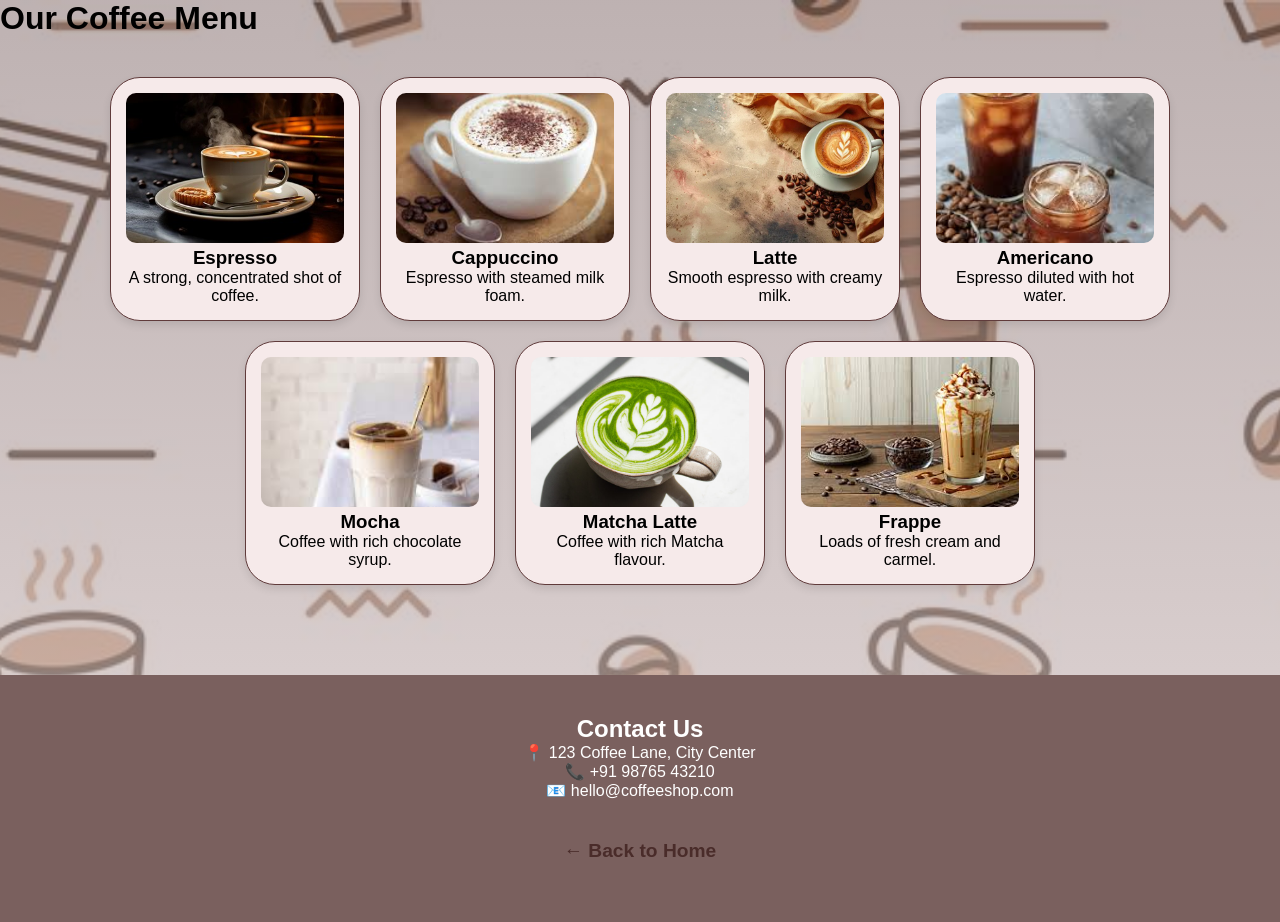
==== menu.html @ a6b188c1 "Fix HTML structure and add class to body" ====
<!DOCTYPE html>
<html lang="en">
<head>
    <meta charset="UTF-8">
    <title>Our Menu</title>
    <link rel="stylesheet" href="style.css">
</head>
<body>
<body class="menu-page">
    <header class="hero-small4">
        <h1>Our Coffee Menu</h1>
    </header>

    <section class="menu-grid">
    <div class="menu-item">
        <img src="images/espresso.png" alt="Espresso">
        <h3>Espresso</h3>
        <p>A strong, concentrated shot of coffee.</p>
    </div>
    <div class="menu-item">
        <img src="images/cappuccino.png" alt="Cappuccino">
        <h3>Cappuccino</h3>
        <p>Espresso with steamed milk foam.</p>
    </div>
    <div class="menu-item">
        <img src="images/latte.png" alt="Latte">
        <h3>Latte</h3>
        <p>Smooth espresso with creamy milk.</p>
    </div>
    <div class="menu-item">
        <img src="images/americano.png" alt="Americano">
        <h3>Americano</h3>
        <p>Espresso diluted with hot water.</p>
    </div>
    <div class="menu-item">
        <img src="images/mocha.png" alt="Mocha">
        <h3>Mocha</h3>
        <p>Coffee with rich chocolate syrup.</p>
    </div>
     <div class="menu-item">
        <img src="images/matcha latte.png" alt="Matcha Latte">
        <h3>Matcha Latte</h3>
        <p>Coffee with rich Matcha flavour.</p>
    </div>
    <div class="menu-item">
        <img src="images/frappe.png" alt="Frappe">
        <h3>Frappe</h3>
        <p>Loads of fresh cream and carmel.</p>
    </div>
</section>

    <footer class="contact-section">
        <h2>Contact Us</h2>
        <p>📍 123 Coffee Lane, City Center</p>
        <p>📞 +91 98765 43210</p>
        <p>📧 hello@coffeeshop.com</p>

        <div class="footer-link">
            <a href="index.html">← Back to Home</a>
        </div>
    </footer>

</body>
</html>
---- style.css ----
html {
    scroll-behavior: smooth;
}
* {
    margin: 0;
    padding: 0;
    box-sizing: border-box;
    font-family: Arial, sans-serif;
}

/* Hero Section Styling */
.hero {
    height: 100vh; /* Takes up full screen height */
    background-color: #f4d03f; /* Warm coffee-shop yellow */
    display: flex;
    flex-direction: column;
    justify-content: center; /* Centers vertically */
    align-items: center;     /* Centers horizontally */
    text-align: center;
}

.hero h1 {
    font-size: 3.5rem;
    color: #4a2c2a; /* Dark coffee brown */
    margin-bottom: 10px;
}

.hero button {
    padding: 15px 30px;
    font-size: 1.2rem;
    background-color: #4a2c2a;
    color: white;
    border: none;
    border-radius: 5px;
    cursor: pointer;
    margin-top: 20px;
}

.hero button:hover {
    background-color: #4b3525;
}
/* Update your .hero rule in style.css */
.hero {
    height: 100vh;
    /* Add these two lines */
    background: linear-gradient(rgba(39, 14, 14, 0.5), rgba(80, 58, 58, 0.5)), url('BLP.img/frontcoffee.jpg');
    background-size: cover;
    background-position: center;
    /* Keep your existing flex code below */
    display: flex;
    flex-direction: column;
    justify-content: center;
    align-items: center;
    text-align: center;
    color: white; /* Change text color to white so it's readable over the image */
}

/* Update your h1 to be white too */
.hero h1 {
    font-size: 3.5rem;
    color: white;
    margin-bottom: 10px;
}
.features {
    padding: 50px 20px;
    text-align: center;
}

.feature-container {
    display: flex;
    justify-content: space-around;
    margin-top: 30px;
}

.feature-item {
    width: 30%;
    padding: 20px;
    border: 1px solid #ddd;
    border-radius: 10px;
}

.menu-grid {
    display: flex;
    flex-wrap: wrap; /* Allows items to drop to next line */
    justify-content: center;
    gap: 20px;
    padding: 40px;
}

.menu-item {
    width: 250px;
    text-align: center;
    border: 1px solid #ddd;
    padding: 15px;
    border-radius: 15px;
    transition: transform 0.3s; /* Smooth hover effect */
}

.menu-item:hover {
    transform: scale(1.05); /* Slightly enlarge on hover */
}

.menu-item img {
    width: 100%;
    height: 150px;
    object-fit: cover; /* Keeps image aspect ratio */
    border-radius: 10px;
}/* 1. This applies to the entire webpage background */
body {
    /* Choose your main page background color here (e.g., a warm coffee tone) */
    background-color: #f1e7dc; 

    /* If you prefer a full-screen background image instead, 
       ensure you have a file named 'images/background.jpg' and use this: */
    /* background-image: url('images/background.jpg'); */
    /* background-size: cover; */
    /* background-position: center; */
    /* background-attachment: fixed; /* This keeps the background still while you scroll */ */
}

/* 2. This applies to the individual coffee card containers */
.menu-item {
    width: 250px;
    text-align: center;
    border: 1px solid #603b3b;
    padding: 15px;
    border-radius: 30px;
    transition: transform 0.3s;
    
    /* --- KEY CHANGE HERE --- */
    background-color: #f6eaea; /* This keeps the inside of the menu items white */
    
    /* Optional: Add a subtle shadow to make the cards 'pop' off the new background */
    box-shadow: 0 4px 8px rgba(0,0,0,0.1); 
}body {
    /* The first part (rgba) is the semi-transparent color overlay */
    /* The second part (url) is your background image */
    background: linear-gradient(rgba(125, 101, 101, 0.5), rgba(209, 193, 193, 0.654)), 
                url('images/bg.png');
    
    /* These ensure the image covers the whole page */
    background-size: cover;
    background-position: center;
    background-attachment: fixed;
    background-repeat: no-repeat;
}/* Only affects the Back to Home link */
.footer-link {
    text-align: center;    /* Keeps it in the middle */
    padding: 20px;         /* Adds space around it */
    clear: both;           /* Prevents it from being pushed to the side */
}

.footer-link a {
    font-weight: 800;      /* Makes it bold/heavy */
    font-size: 1.2rem;     /* Makes it a bit larger/visible */
    color: #4a2c2a;        /* Keeps your chosen text color */
    text-decoration: none; /* Keeps it clean */
}
.menu-item {
    transition: transform 0.3s ease; /* Makes the movement smooth */
}

.menu-item:hover {
    transform: scale(1.05); /* Slightly zooms in when the mouse is over it */
    box-shadow: 0 8px 16px rgba(112, 106, 106, 0.2); /* Adds a soft shadow for depth */
}
/* Change this in your style.css */
.hero {
    .contact-section {
    background-color: #2d1b1a; /* Dark coffee color for contrast */
    color: white;
    text-align: center;
    padding: 40px 20px;
    margin-top: 50px;
}

.contact-section h2 {
    margin-bottom: 20px;
}

.social-links a {
    color: #f1e7dc; /* Soft color for links */
    text-decoration: none;
    margin: 0 10px;
}

.social-links a:hover {
    text-decoration: underline;
}
    min-height: 100vh; /* Instead of fixed height, it will now expand */
    /* ... rest of your code ... */
}
/* Add this to the very bottom of style.css */
footer {
    display: block !important;
    visibility: visible !important;
    position: relative;
    z-index: 999;
    background-color: #2d1b1a; /* Dark brown */
    color: #ffffff;
    text-align: center;
    padding: 50px 20px;
    margin-top: 50px;
    width: 100%;
}
/* This forces the footer to break out of any grid/flex layouts */
.contact-section {
    display: block !important;
    width: 100% !important;
    clear: both !important;
    background-color: #7a605e; /* Dark brown */
    color: white;
    text-align: center;
    padding: 40px 20px;
    margin-top: 50px;
    overflow: visible !important;
}


.footer-link {
    margin-top: 20px; /* Space between contact info and the button */
}/* If the screen is smaller than 768px (like a tablet or phone) */
@media (max-width: 768px) {
    /* Stack your menu items vertically instead of in a grid */
    .menu-grid {
        grid-template-columns: 1fr !important;
    }
    
    /* Make the footer text a bit smaller so it fits */
    .contact-section {
        padding: 20px 10px;
    }
}.menu-item {
    animation: fadeIn 1s ease-in;
}

@keyframes fadeIn {
    from { opacity: 0; }
    to { opacity: 1; }
}
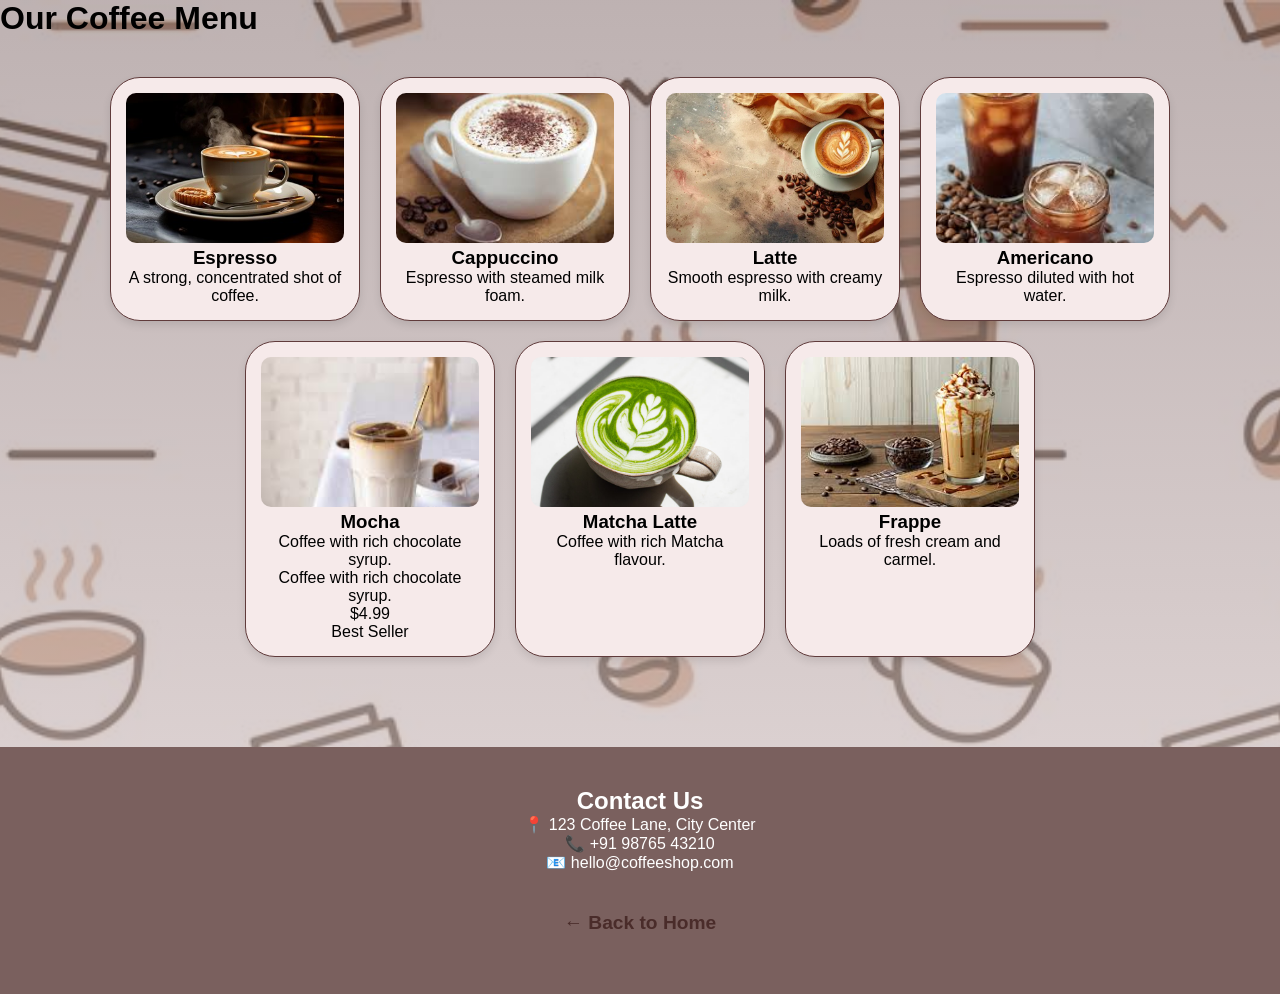
==== commit deb99d42: "Enhance Mocha menu item with price and tag Added price and tag to Mocha item." ====
--- a/menu.html
+++ b/menu.html
@@ -6,7 +6,7 @@
     <link rel="stylesheet" href="style.css">
 </head>
 <body>
-<body class="menu-page">
+
     <header class="hero-small4">
         <h1>Our Coffee Menu</h1>
     </header>
@@ -36,6 +36,9 @@
         <img src="images/mocha.png" alt="Mocha">
         <h3>Mocha</h3>
         <p>Coffee with rich chocolate syrup.</p>
+        <p>Coffee with rich chocolate syrup.</p>
+    <p class="price">$4.99</p>
+    <span class="tag">Best Seller</span>
     </div>
      <div class="menu-item">
         <img src="images/matcha latte.png" alt="Matcha Latte">
--- a/style.css
+++ b/style.css
@@ -237,4 +237,5 @@
 @keyframes fadeIn {
     from { opacity: 0; }
     to { opacity: 1; }
-}+}
+
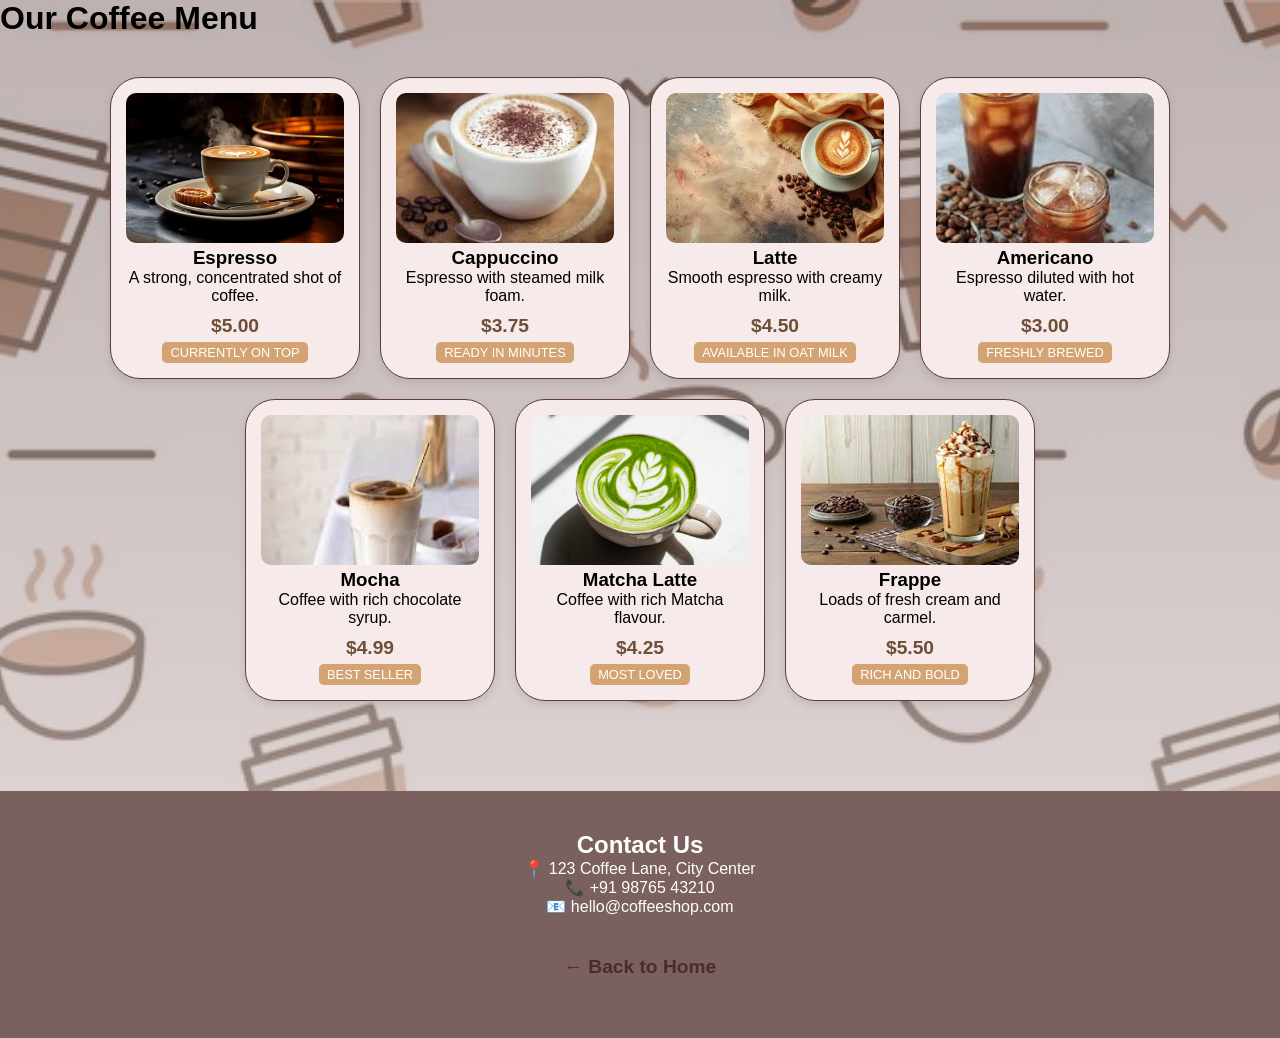
==== commit 026a65ed: "Revise menu items with updated pricing and tags Updated menu items with new prices and tags." ====
--- a/menu.html
+++ b/menu.html
@@ -16,26 +16,33 @@
         <img src="images/espresso.png" alt="Espresso">
         <h3>Espresso</h3>
         <p>A strong, concentrated shot of coffee.</p>
+         <p class="price">$5.00</p>
+        <span class="tag">Currently On Top</span>
     </div>
     <div class="menu-item">
         <img src="images/cappuccino.png" alt="Cappuccino">
         <h3>Cappuccino</h3>
         <p>Espresso with steamed milk foam.</p>
+         <p class="price">$3.75</p>
+        <span class="tag">Ready in Minutes</span>
     </div>
     <div class="menu-item">
         <img src="images/latte.png" alt="Latte">
         <h3>Latte</h3>
         <p>Smooth espresso with creamy milk.</p>
+         <p class="price">$4.50</p>
+        <span class="tag">Available in Oat Milk</span>
     </div>
     <div class="menu-item">
         <img src="images/americano.png" alt="Americano">
         <h3>Americano</h3>
         <p>Espresso diluted with hot water.</p>
+         <p class="price">$3.00</p>
+        <span class="tag">Freshly Brewed</span>
     </div>
     <div class="menu-item">
         <img src="images/mocha.png" alt="Mocha">
         <h3>Mocha</h3>
-        <p>Coffee with rich chocolate syrup.</p>
         <p>Coffee with rich chocolate syrup.</p>
     <p class="price">$4.99</p>
     <span class="tag">Best Seller</span>
@@ -44,11 +51,15 @@
         <img src="images/matcha latte.png" alt="Matcha Latte">
         <h3>Matcha Latte</h3>
         <p>Coffee with rich Matcha flavour.</p>
+          <p class="price">$4.25</p>
+         <span class="tag">Most Loved</span>
     </div>
     <div class="menu-item">
         <img src="images/frappe.png" alt="Frappe">
         <h3>Frappe</h3>
         <p>Loads of fresh cream and carmel.</p>
+         <p class="price">$5.50</p>
+        <span class="tag">Rich and Bold</span>
     </div>
 </section>
 
--- a/style.css
+++ b/style.css
@@ -238,4 +238,20 @@
     from { opacity: 0; }
     to { opacity: 1; }
 }
-
+.price {
+    font-weight: bold;
+    color: #6f4e37; /* Coffee brown color */
+    font-size: 1.2rem;
+    margin-top: 10px;
+}
+
+.tag {
+    display: inline-block;
+    background-color: #d4a373;
+    color: white;
+    padding: 3px 8px;
+    border-radius: 5px;
+    font-size: 0.8rem;
+    text-transform: uppercase;
+    margin-top: 5px;
+}
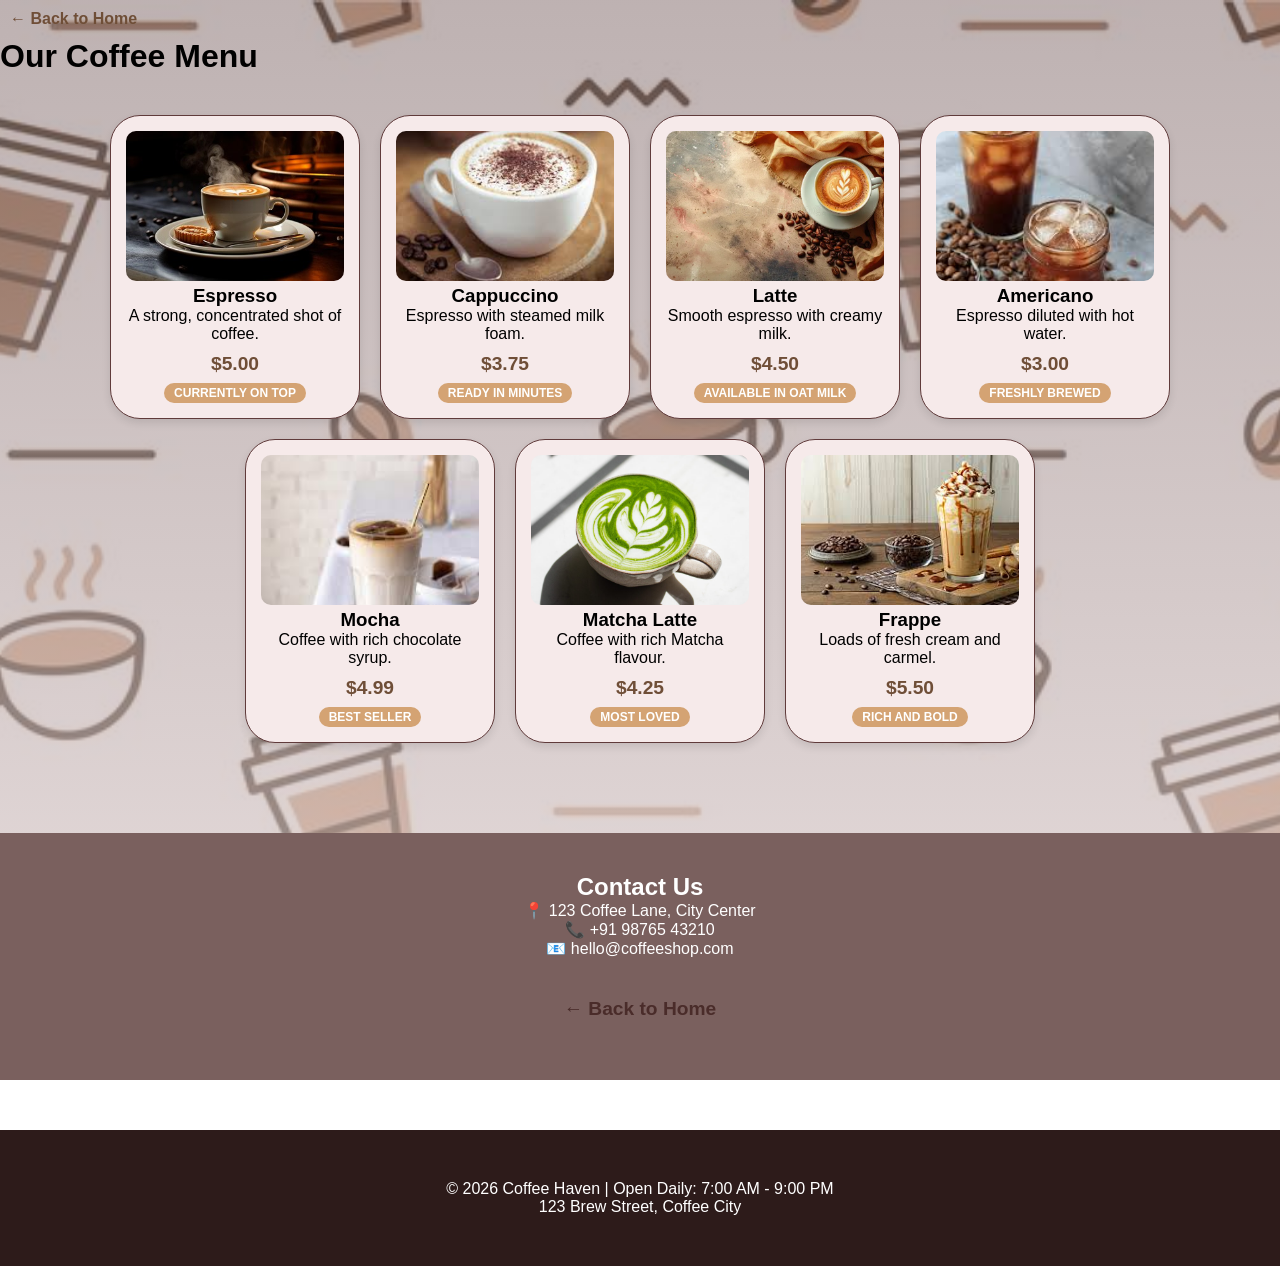
==== commit 8d55b454: "Add footer section with copyright details Added footer with copyright and address information." ====
--- a/menu.html
+++ b/menu.html
@@ -6,7 +6,9 @@
     <link rel="stylesheet" href="style.css">
 </head>
 <body>
-
+ <nav>
+    <a href="index.html" class="nav-link">← Back to Home</a>
+</nav>
     <header class="hero-small4">
         <h1>Our Coffee Menu</h1>
     </header>
@@ -73,6 +75,9 @@
             <a href="index.html">← Back to Home</a>
         </div>
     </footer>
-
+<footer>
+    <p>&copy; 2026 Coffee Haven | Open Daily: 7:00 AM - 9:00 PM</p>
+    <p>123 Brew Street, Coffee City</p>
+</footer>
 </body>
 </html>
--- a/style.css
+++ b/style.css
@@ -255,3 +255,36 @@
     text-transform: uppercase;
     margin-top: 5px;
 }
+/* --- New Menu Details Styles --- */
+.price {
+    font-weight: bold;
+    color: #6f4e37; 
+    font-size: 1.2rem;
+    margin-top: 10px;
+}
+
+.tag {
+    display: inline-block;
+    background-color: #d4a373;
+    color: white;
+    padding: 3px 10px;
+    border-radius: 20px; 
+    font-size: 0.75rem;
+    font-weight: bold;
+    text-transform: uppercase;
+    margin-top: 8px;
+}
+
+.custom-note {
+    font-size: 0.8rem;
+    color: #888; 
+    font-style: italic;
+    margin-top: 5px;
+}
+.nav-link {
+    text-decoration: none;
+    color: #6f4e37;
+    font-weight: bold;
+    padding: 10px;
+    display: inline-block;
+}
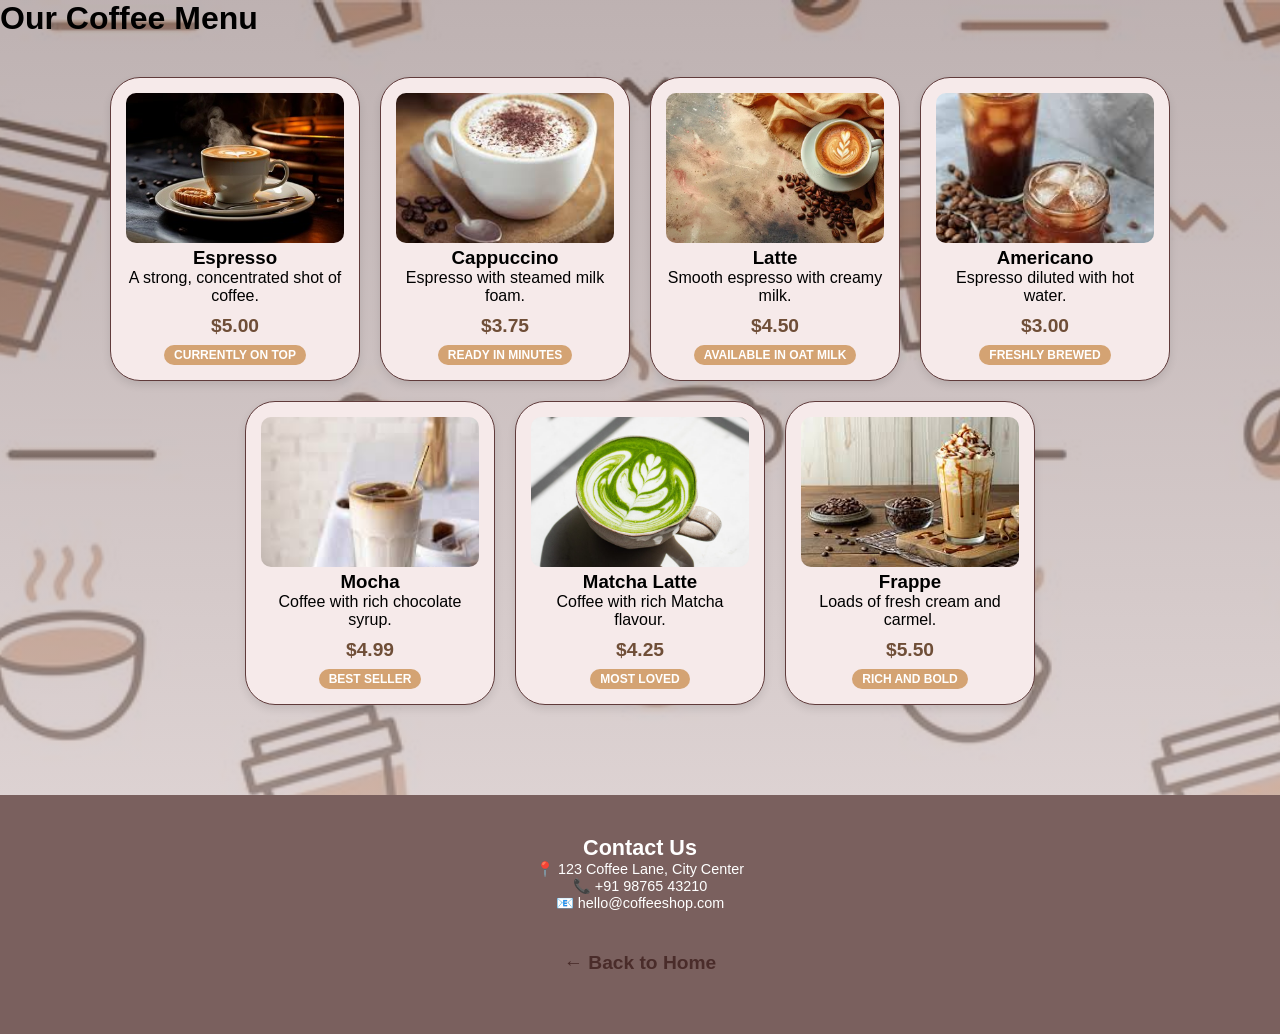
==== commit 793b9454: "Refactor menu.html structure and content" ====
--- a/menu.html
+++ b/menu.html
@@ -6,9 +6,7 @@
     <link rel="stylesheet" href="style.css">
 </head>
 <body>
- <nav>
-    <a href="index.html" class="nav-link">← Back to Home</a>
-</nav>
+
     <header class="hero-small4">
         <h1>Our Coffee Menu</h1>
     </header>
@@ -75,9 +73,5 @@
             <a href="index.html">← Back to Home</a>
         </div>
     </footer>
-<footer>
-    <p>&copy; 2026 Coffee Haven | Open Daily: 7:00 AM - 9:00 PM</p>
-    <p>123 Brew Street, Coffee City</p>
-</footer>
 </body>
 </html>
--- a/style.css
+++ b/style.css
@@ -288,3 +288,10 @@
     padding: 10px;
     display: inline-block;
 }
+footer {
+    text-align: center;
+    padding: 20px;
+    background-color: rgba(255, 255, 255, 0.8); /* Semi-transparent white */
+    margin-top: 50px;
+    font-size: 0.9rem;
+}
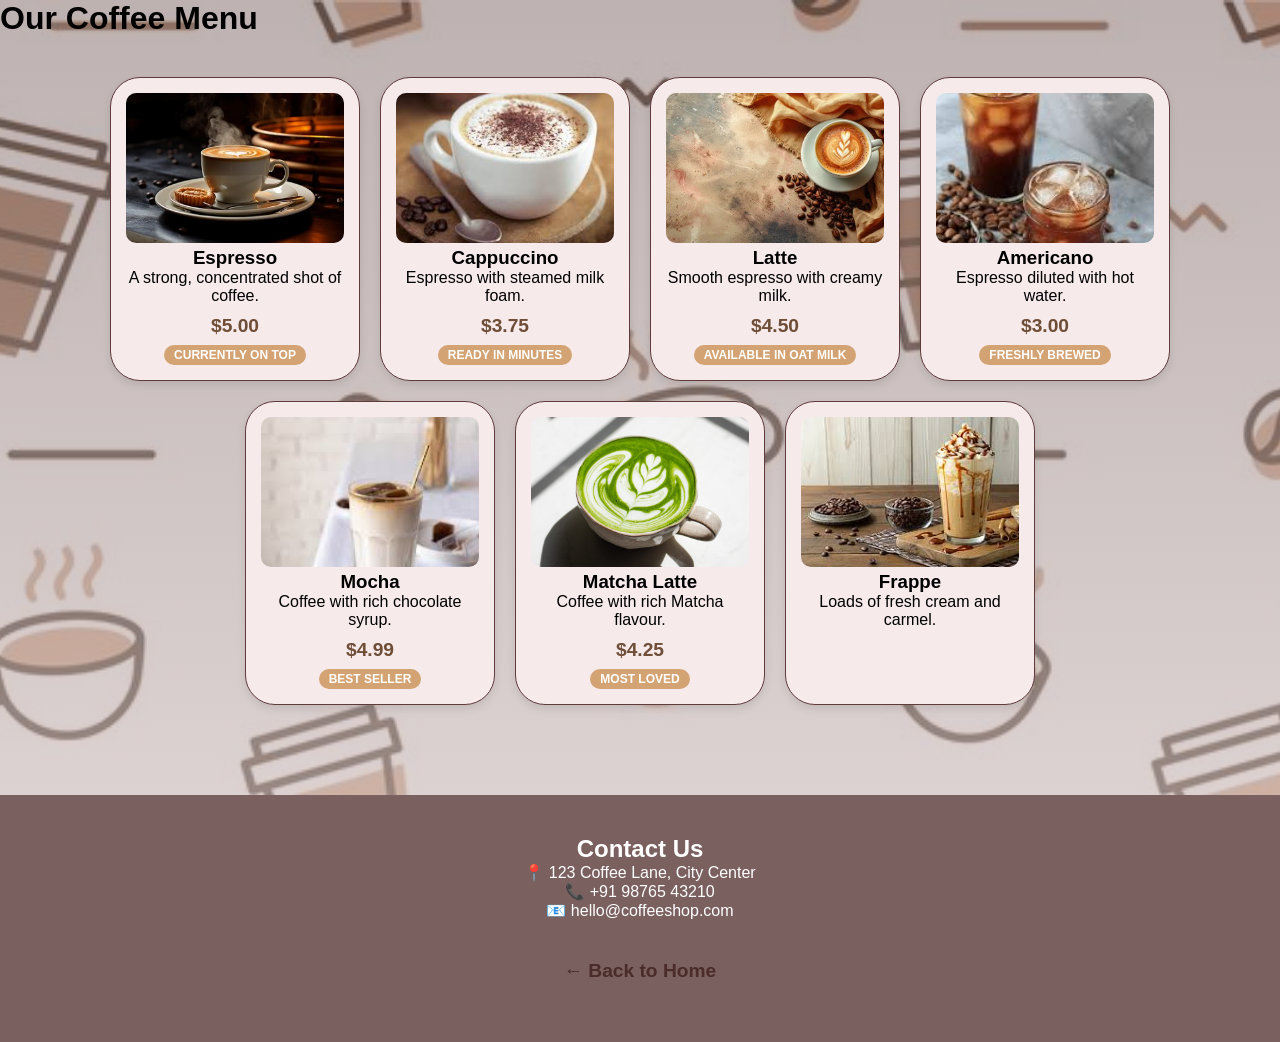
==== commit bccd74ed: "Correct HTML formatting and structure in menu.html Fix formatting issues and ensure proper HTML stru" ====
--- a/menu.html
+++ b/menu.html
@@ -16,7 +16,7 @@
         <img src="images/espresso.png" alt="Espresso">
         <h3>Espresso</h3>
         <p>A strong, concentrated shot of coffee.</p>
-         <p class="price">$5.00</p>
+        <p class="price">$5.00</p>
         <span class="tag">Currently On Top</span>
     </div>
     <div class="menu-item">
@@ -37,29 +37,28 @@
         <img src="images/americano.png" alt="Americano">
         <h3>Americano</h3>
         <p>Espresso diluted with hot water.</p>
-         <p class="price">$3.00</p>
+        <p class="price">$3.00</p>
         <span class="tag">Freshly Brewed</span>
     </div>
     <div class="menu-item">
         <img src="images/mocha.png" alt="Mocha">
         <h3>Mocha</h3>
         <p>Coffee with rich chocolate syrup.</p>
-    <p class="price">$4.99</p>
+          <p class="price">$4.99</p>
     <span class="tag">Best Seller</span>
     </div>
      <div class="menu-item">
         <img src="images/matcha latte.png" alt="Matcha Latte">
         <h3>Matcha Latte</h3>
         <p>Coffee with rich Matcha flavour.</p>
-          <p class="price">$4.25</p>
+           <p class="price">$4.25</p>
          <span class="tag">Most Loved</span>
     </div>
     <div class="menu-item">
         <img src="images/frappe.png" alt="Frappe">
         <h3>Frappe</h3>
         <p>Loads of fresh cream and carmel.</p>
-         <p class="price">$5.50</p>
-        <span class="tag">Rich and Bold</span>
+        
     </div>
 </section>
 
@@ -73,5 +72,6 @@
             <a href="index.html">← Back to Home</a>
         </div>
     </footer>
+
 </body>
 </html>
--- a/style.css
+++ b/style.css
@@ -281,17 +281,4 @@
     font-style: italic;
     margin-top: 5px;
 }
-.nav-link {
-    text-decoration: none;
-    color: #6f4e37;
-    font-weight: bold;
-    padding: 10px;
-    display: inline-block;
-}
-footer {
-    text-align: center;
-    padding: 20px;
-    background-color: rgba(255, 255, 255, 0.8); /* Semi-transparent white */
-    margin-top: 50px;
-    font-size: 0.9rem;
-}
+
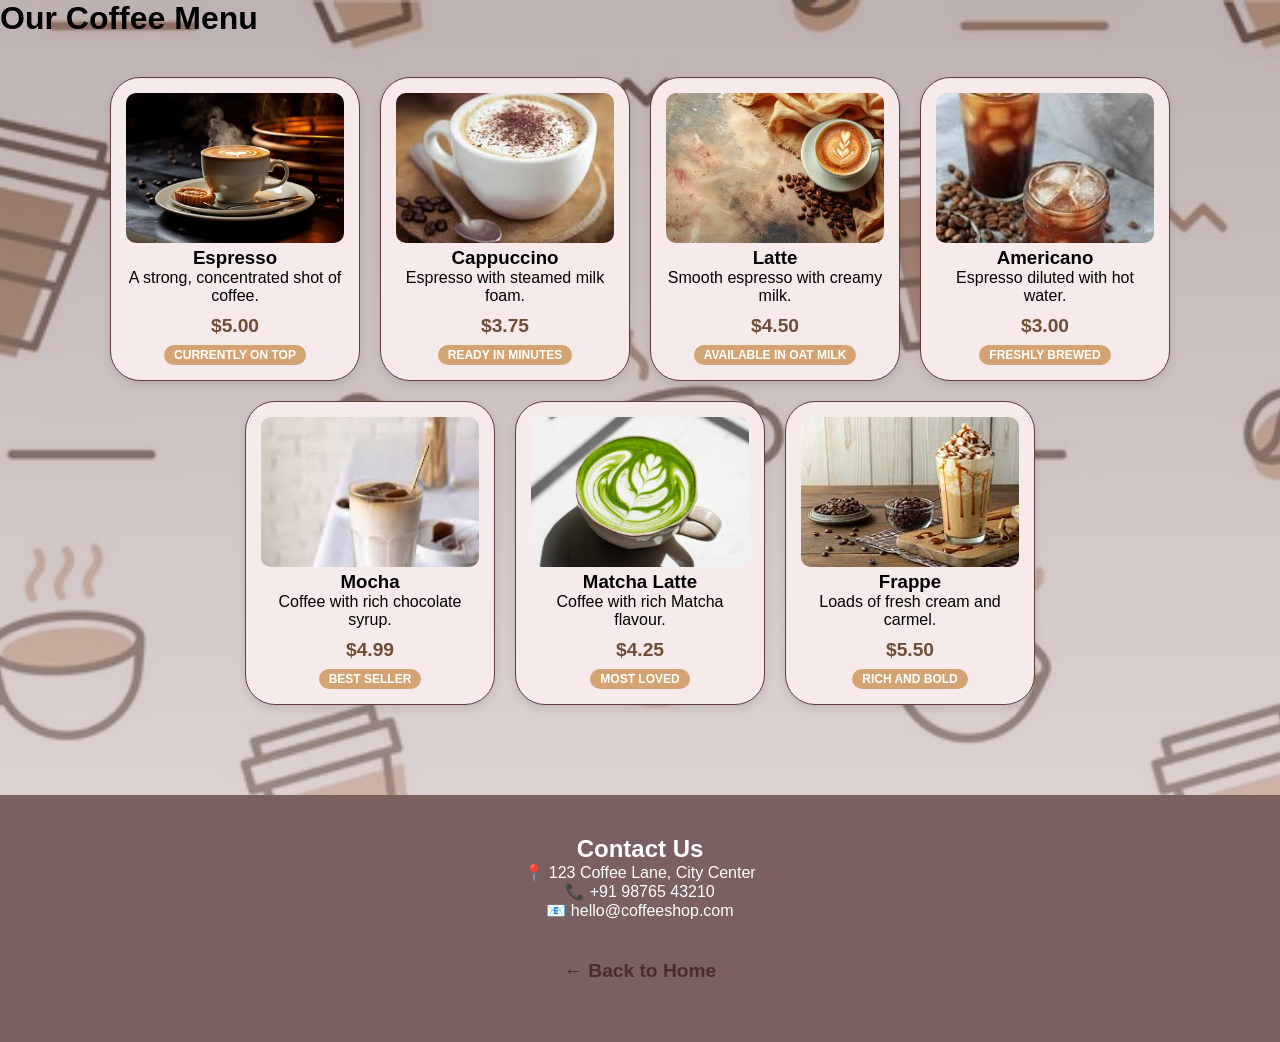
==== commit 7f89e74a: "Revise coffee menu items and prices Updated the menu items with new descriptions and prices." ====
--- a/menu.html
+++ b/menu.html
@@ -58,6 +58,8 @@
         <img src="images/frappe.png" alt="Frappe">
         <h3>Frappe</h3>
         <p>Loads of fresh cream and carmel.</p>
+        <p class="price">$5.50</p>
+         <span class="tag">Rich and Bold</span>
         
     </div>
 </section>
--- a/style.css
+++ b/style.css
@@ -281,4 +281,3 @@
     font-style: italic;
     margin-top: 5px;
 }
-
